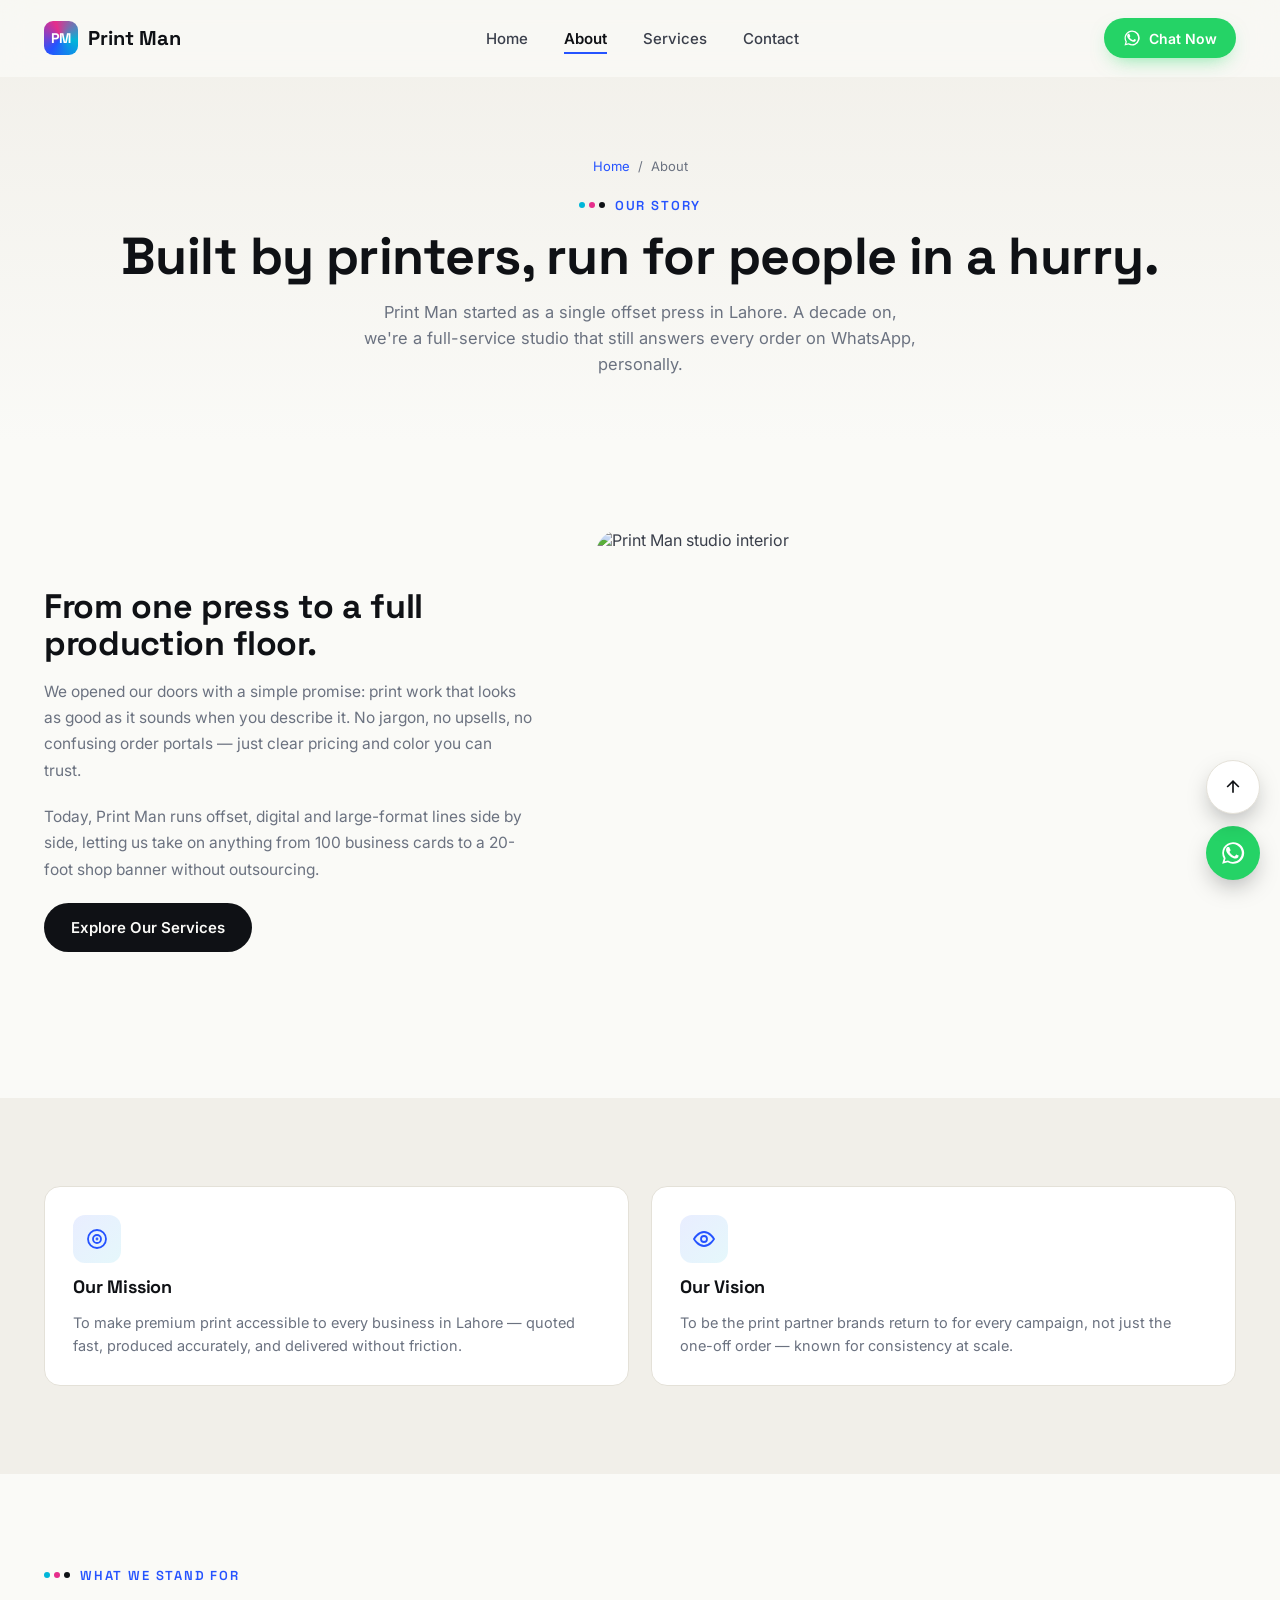
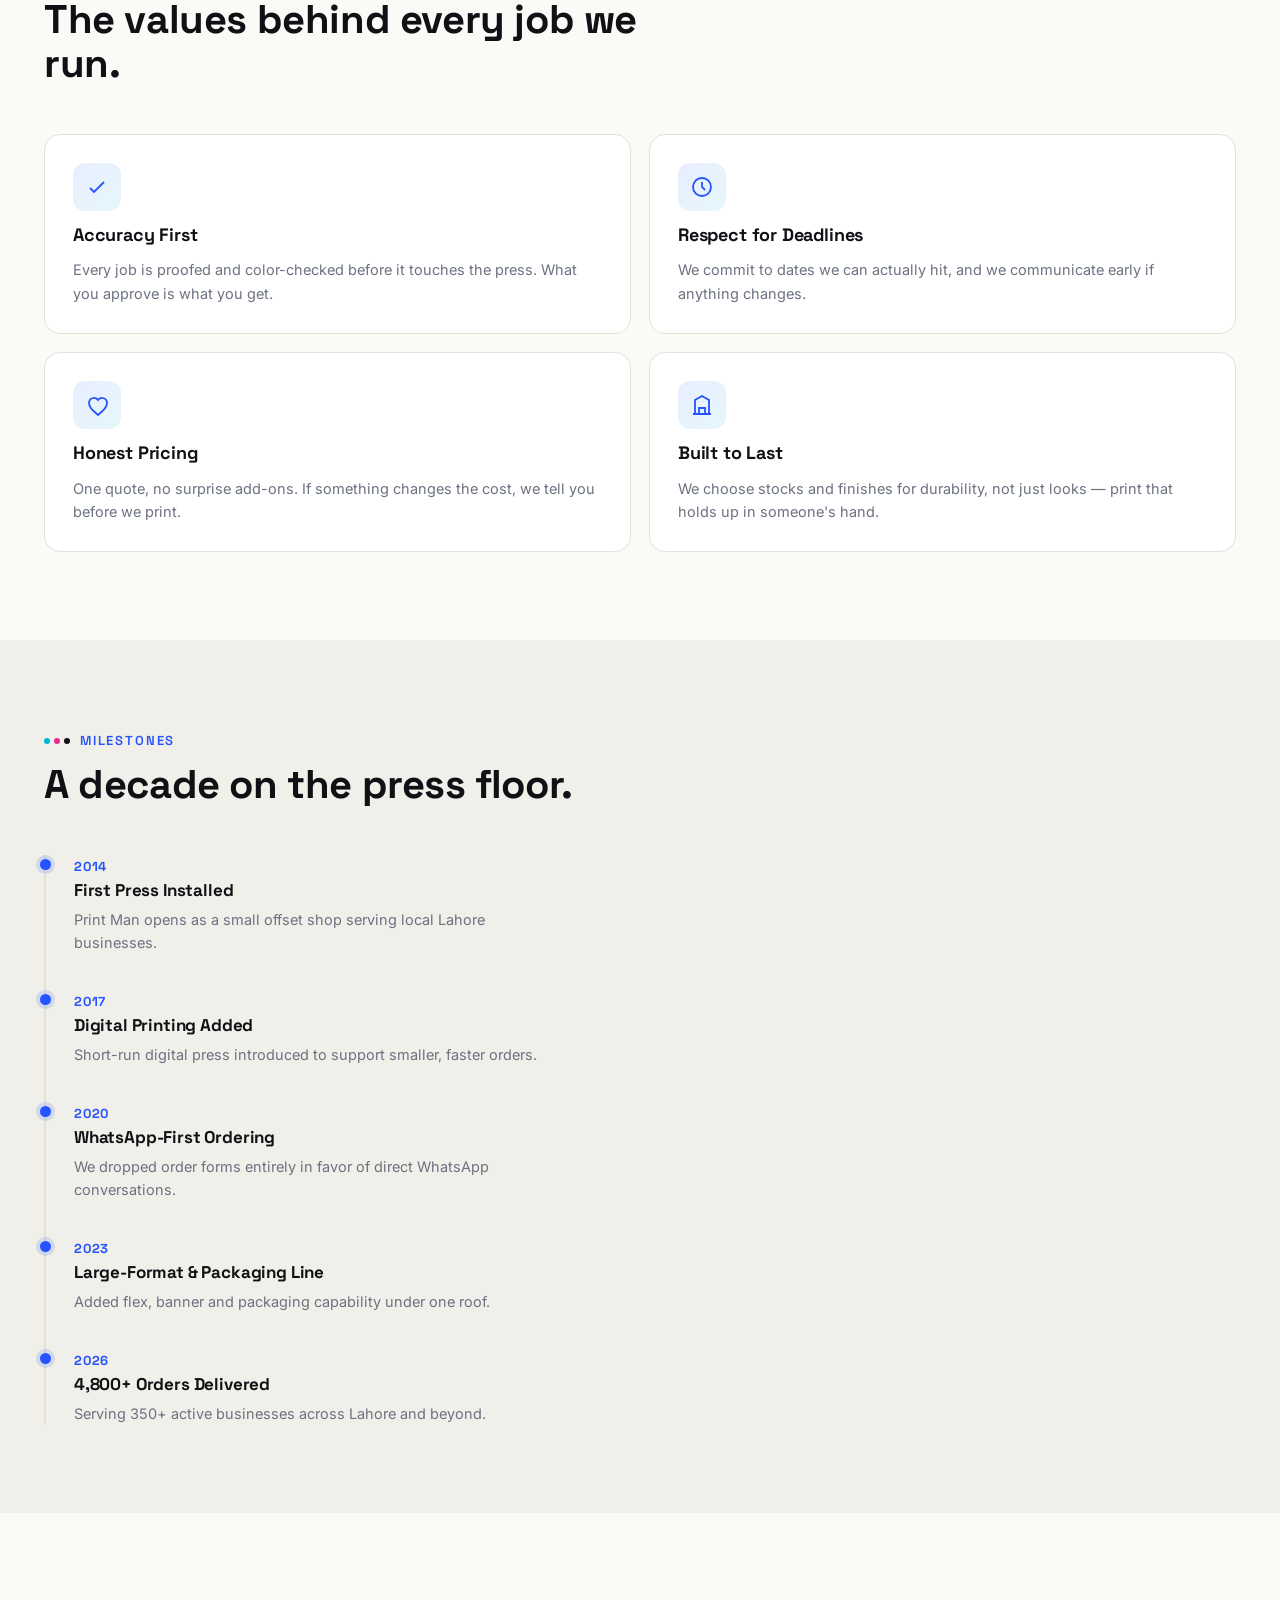
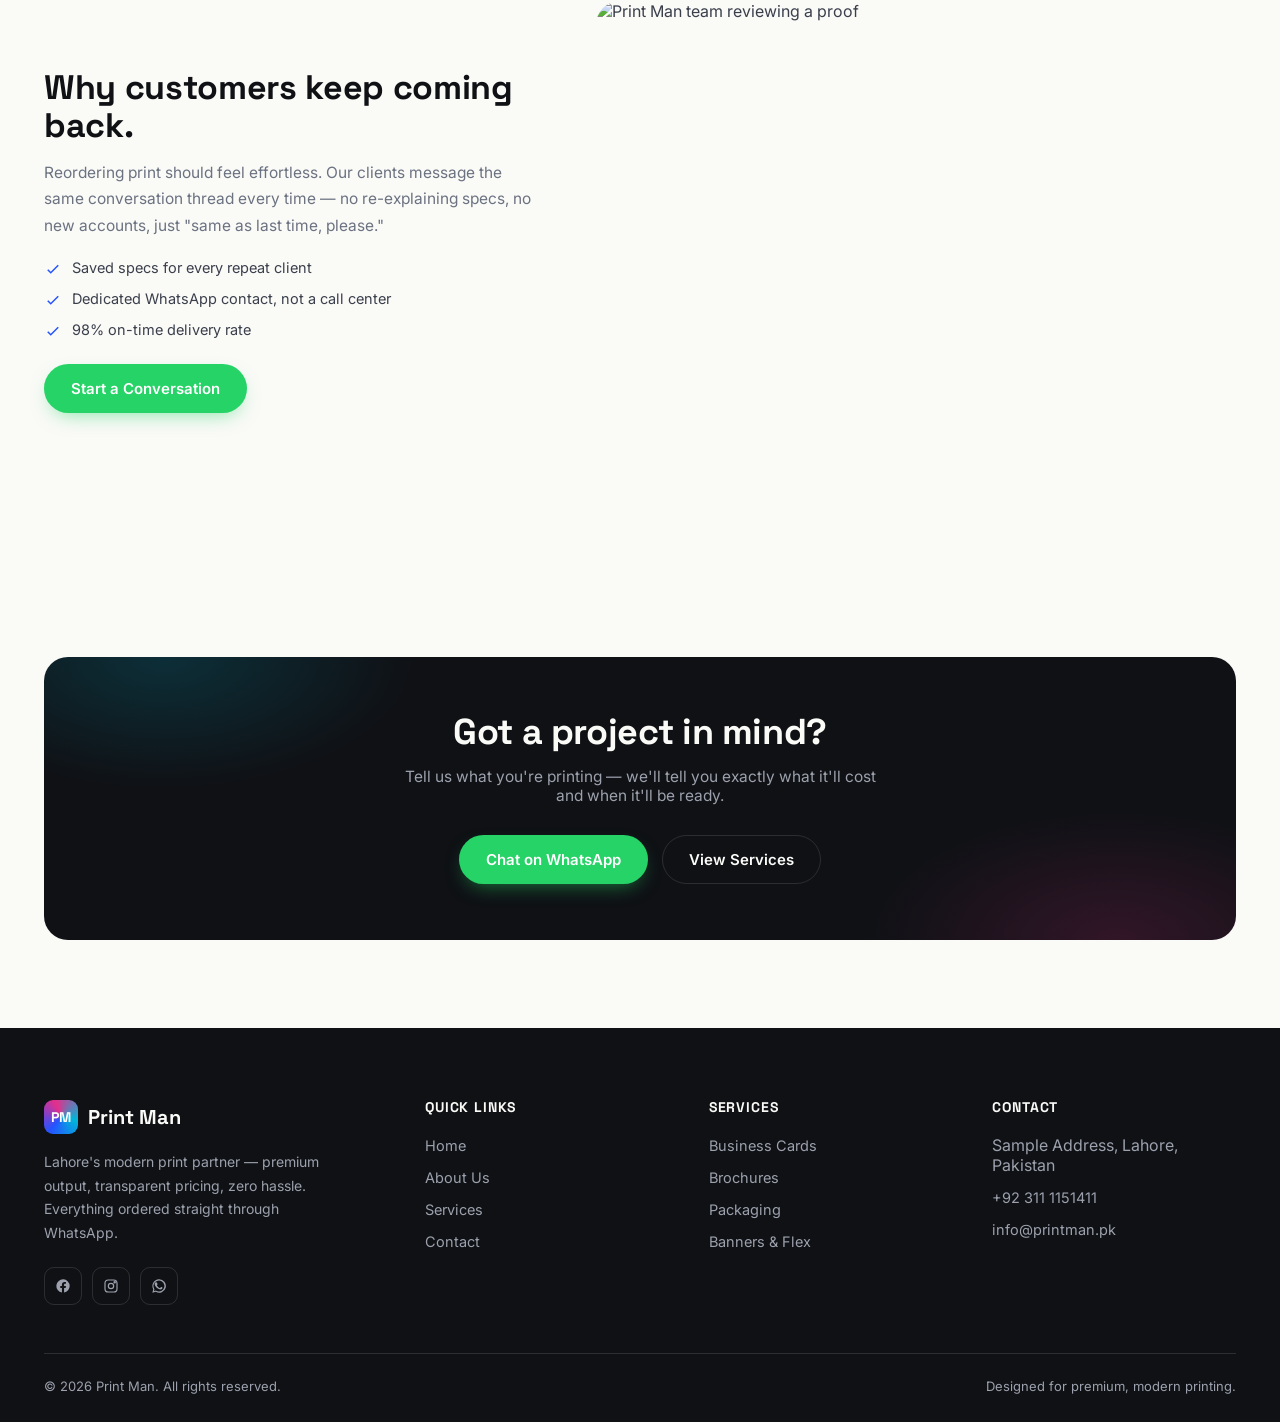
==== about.html @ 44f3ae1b "Initial commit with sample data" ====
<!DOCTYPE html>
<html lang="en">
<head>
<meta charset="UTF-8">
<meta name="viewport" content="width=device-width, initial-scale=1.0">
<title>About Print Man | Lahore's Premium Print Studio</title>
<meta name="description" content="Learn about Print Man — our mission, values and the team behind Lahore's most reliable WhatsApp-first print shop.">
<meta name="robots" content="index, follow">
<link rel="canonical" href="https://www.printman.pk/about.html">

<meta property="og:type" content="website">
<meta property="og:title" content="About Print Man">
<meta property="og:description" content="The story, mission and values behind Lahore's modern print studio.">
<meta property="og:image" content="images/og-cover.jpg">
<meta property="og:url" content="https://www.printman.pk/about.html">
<meta property="og:site_name" content="Print Man">

<meta name="twitter:card" content="summary_large_image">
<meta name="twitter:title" content="About Print Man">
<meta name="twitter:description" content="The story, mission and values behind Lahore's modern print studio.">

<link rel="icon" href="assets/favicon.svg" type="image/svg+xml">

<link rel="preconnect" href="https://fonts.googleapis.com">
<link rel="preconnect" href="https://fonts.gstatic.com" crossorigin>
<link href="https://fonts.googleapis.com/css2?family=Space+Grotesk:wght@500;600;700&family=Inter:wght@400;500;600;700&display=swap" rel="stylesheet">

<link rel="stylesheet" href="css/style.css">
<link rel="stylesheet" href="css/responsive.css">
<link rel="stylesheet" href="css/animations.css">
</head>
<body>

<div class="loader" aria-hidden="true"><div class="loader-mark"></div></div>

<header class="navbar">
  <div class="container nav-inner">
    <a href="index.html" class="logo"><span class="logo-mark">PM</span>Print Man</a>
    <nav class="nav-links" aria-label="Primary">
      <a href="index.html">Home</a>
      <a href="about.html" class="active">About</a>
      <a href="services.html">Services</a>
      <a href="contact.html">Contact</a>
    </nav>
    <a class="btn btn-primary nav-cta btn-sm" href="https://wa.me/923111151411" target="_blank" rel="noopener">
      <svg viewBox="0 0 24 24" fill="currentColor"><path d="M17.5 14.4c-.3-.2-1.7-.8-2-.9-.3-.1-.5-.2-.7.2-.2.3-.8.9-1 1.1-.2.2-.4.2-.7.1-.3-.2-1.3-.5-2.5-1.5-.9-.8-1.5-1.8-1.7-2.1-.2-.3 0-.5.1-.6.1-.1.3-.4.4-.5.1-.2.2-.3.3-.5.1-.2 0-.4 0-.5 0-.2-.7-1.7-1-2.3-.2-.6-.5-.5-.7-.5h-.6c-.2 0-.5.1-.8.4-.3.3-1 1-1 2.4s1 2.8 1.2 3c.2.2 2 3 4.8 4.2.7.3 1.2.5 1.6.6.7.2 1.3.2 1.8.1.5-.1 1.7-.7 1.9-1.4.2-.7.2-1.2.2-1.4-.1-.1-.3-.2-.6-.4z"/><path d="M12 2a10 10 0 0 0-8.6 15L2 22l5.2-1.4A10 10 0 1 0 12 2zm0 18.2a8.1 8.1 0 0 1-4.2-1.1l-.3-.2-3.1.8.8-3-.2-.3A8.2 8.2 0 1 1 12 20.2z"/></svg>
      Chat Now
    </a>
    <button class="hamburger" aria-label="Toggle menu" aria-expanded="false"><span></span><span></span><span></span></button>
  </div>
</header>

<div class="mobile-menu">
  <ul>
    <li><a href="index.html">Home</a></li>
    <li><a href="about.html">About</a></li>
    <li><a href="services.html">Services</a></li>
    <li><a href="contact.html">Contact</a></li>
  </ul>
  <a class="btn btn-primary btn-block" href="https://wa.me/923111151411" target="_blank" rel="noopener">Chat on WhatsApp</a>
</div>

<main>

  <section class="page-head">
    <div class="container">
      <div class="breadcrumb"><a href="index.html">Home</a><span>/</span><span>About</span></div>
      <span class="eyebrow" style="justify-content:center;"><span class="dots"><span></span><span></span><span></span></span>Our Story</span>
      <h1>Built by printers, run for people in a hurry.</h1>
      <p>Print Man started as a single offset press in Lahore. A decade on, we're a full-service studio that still answers every order on WhatsApp, personally.</p>
    </div>
  </section>

  <!-- Intro split -->
  <section class="section">
    <div class="container split">
      <div class="split-copy reveal-left">
        <h2>From one press to a full production floor.</h2>
        <p>We opened our doors with a simple promise: print work that looks as good as it sounds when you describe it. No jargon, no upsells, no confusing order portals — just clear pricing and color you can trust.</p>
        <p>Today, Print Man runs offset, digital and large-format lines side by side, letting us take on anything from 100 business cards to a 20-foot shop banner without outsourcing.</p>
        <a class="btn btn-dark" href="services.html">Explore Our Services</a>
      </div>
      <div class="split-media reveal-right">
        <img src="https://picsum.photos/seed/printman-about1/640/480" alt="Print Man studio interior" loading="lazy" width="640" height="480">
      </div>
    </div>
  </section>

  <!-- Mission / Vision -->
  <section class="section section--dim">
    <div class="container">
      <div class="grid grid--2">
        <div class="card reveal">
          <div class="icon"><svg viewBox="0 0 24 24" fill="none" stroke="currentColor" stroke-width="1.8"><circle cx="12" cy="12" r="9"/><circle cx="12" cy="12" r="4"/><circle cx="12" cy="12" r="0.5"/></svg></div>
          <h3>Our Mission</h3>
          <p>To make premium print accessible to every business in Lahore — quoted fast, produced accurately, and delivered without friction.</p>
        </div>
        <div class="card reveal">
          <div class="icon"><svg viewBox="0 0 24 24" fill="none" stroke="currentColor" stroke-width="1.8"><path d="M2 12s4-7 10-7 10 7 10 7-4 7-10 7-10-7-10-7z"/><circle cx="12" cy="12" r="3"/></svg></div>
          <h3>Our Vision</h3>
          <p>To be the print partner brands return to for every campaign, not just the one-off order — known for consistency at scale.</p>
        </div>
      </div>
    </div>
  </section>

  <!-- Values -->
  <section class="section">
    <div class="container">
      <div class="section-head">
        <span class="eyebrow"><span class="dots"><span></span><span></span><span></span></span>What We Stand For</span>
        <h2>The values behind every job we run.</h2>
      </div>
      <div class="value-list">
        <div class="card reveal">
          <div class="icon"><svg viewBox="0 0 24 24" fill="none" stroke="currentColor" stroke-width="1.8"><path d="M5 13l4 4L19 7"/></svg></div>
          <h3>Accuracy First</h3>
          <p>Every job is proofed and color-checked before it touches the press. What you approve is what you get.</p>
        </div>
        <div class="card reveal">
          <div class="icon"><svg viewBox="0 0 24 24" fill="none" stroke="currentColor" stroke-width="1.8"><circle cx="12" cy="12" r="9"/><path d="M12 7v5l3 3"/></svg></div>
          <h3>Respect for Deadlines</h3>
          <p>We commit to dates we can actually hit, and we communicate early if anything changes.</p>
        </div>
        <div class="card reveal">
          <div class="icon"><svg viewBox="0 0 24 24" fill="none" stroke="currentColor" stroke-width="1.8"><path d="M12 21c-4-3-8-6.5-8-11a5 5 0 0 1 9-3 5 5 0 0 1 9 3c0 4.5-4 8-8 11l-1 1z"/></svg></div>
          <h3>Honest Pricing</h3>
          <p>One quote, no surprise add-ons. If something changes the cost, we tell you before we print.</p>
        </div>
        <div class="card reveal">
          <div class="icon"><svg viewBox="0 0 24 24" fill="none" stroke="currentColor" stroke-width="1.8"><path d="M3 21h18M5 21V7l7-4 7 4v14M9 21v-6h6v6"/></svg></div>
          <h3>Built to Last</h3>
          <p>We choose stocks and finishes for durability, not just looks — print that holds up in someone's hand.</p>
        </div>
      </div>
    </div>
  </section>

  <!-- Timeline -->
  <section class="section section--dim">
    <div class="container">
      <div class="section-head">
        <span class="eyebrow"><span class="dots"><span></span><span></span><span></span></span>Milestones</span>
        <h2>A decade on the press floor.</h2>
      </div>
      <div class="timeline">
        <div class="timeline-item reveal">
          <span class="yr">2014</span>
          <h4>First Press Installed</h4>
          <p>Print Man opens as a small offset shop serving local Lahore businesses.</p>
        </div>
        <div class="timeline-item reveal">
          <span class="yr">2017</span>
          <h4>Digital Printing Added</h4>
          <p>Short-run digital press introduced to support smaller, faster orders.</p>
        </div>
        <div class="timeline-item reveal">
          <span class="yr">2020</span>
          <h4>WhatsApp-First Ordering</h4>
          <p>We dropped order forms entirely in favor of direct WhatsApp conversations.</p>
        </div>
        <div class="timeline-item reveal">
          <span class="yr">2023</span>
          <h4>Large-Format &amp; Packaging Line</h4>
          <p>Added flex, banner and packaging capability under one roof.</p>
        </div>
        <div class="timeline-item reveal">
          <span class="yr">2026</span>
          <h4>4,800+ Orders Delivered</h4>
          <p>Serving 350+ active businesses across Lahore and beyond.</p>
        </div>
      </div>
    </div>
  </section>

  <!-- Why customers trust us -->
  <section class="section">
    <div class="container split reverse">
      <div class="split-copy reveal-right">
        <h2>Why customers keep coming back.</h2>
        <p>Reordering print should feel effortless. Our clients message the same conversation thread every time — no re-explaining specs, no new accounts, just "same as last time, please."</p>
        <ul class="check-list">
          <li><svg viewBox="0 0 24 24" fill="none" stroke="currentColor" stroke-width="2"><path d="M5 13l4 4L19 7"/></svg>Saved specs for every repeat client</li>
          <li><svg viewBox="0 0 24 24" fill="none" stroke="currentColor" stroke-width="2"><path d="M5 13l4 4L19 7"/></svg>Dedicated WhatsApp contact, not a call center</li>
          <li><svg viewBox="0 0 24 24" fill="none" stroke="currentColor" stroke-width="2"><path d="M5 13l4 4L19 7"/></svg>98% on-time delivery rate</li>
        </ul>
        <a class="btn btn-primary" href="https://wa.me/923111151411" target="_blank" rel="noopener">Start a Conversation</a>
      </div>
      <div class="split-media reveal-left">
        <img src="https://picsum.photos/seed/printman-about2/640/480" alt="Print Man team reviewing a proof" loading="lazy" width="640" height="480">
      </div>
    </div>
  </section>

  <!-- CTA -->
  <section class="section">
    <div class="container">
      <div class="cta-band reveal-scale">
        <h2>Got a project in mind?</h2>
        <p>Tell us what you're printing — we'll tell you exactly what it'll cost and when it'll be ready.</p>
        <div class="cta-actions">
          <a class="btn btn-primary" href="https://wa.me/923111151411" target="_blank" rel="noopener">Chat on WhatsApp</a>
          <a class="btn btn-outline" href="services.html">View Services</a>
        </div>
      </div>
    </div>
  </section>

</main>

<footer class="footer">
  <div class="container">
    <div class="footer-grid">
      <div class="footer-brand">
        <a href="index.html" class="logo"><span class="logo-mark">PM</span>Print Man</a>
        <p>Lahore's modern print partner — premium output, transparent pricing, zero hassle. Everything ordered straight through WhatsApp.</p>
        <div class="social-row">
          <a href="#" aria-label="Facebook"><svg viewBox="0 0 24 24" fill="currentColor"><path d="M22 12a10 10 0 1 0-11.6 9.9v-7H7.9V12h2.5V9.8c0-2.5 1.5-3.9 3.8-3.9 1.1 0 2.2.2 2.2.2v2.4h-1.2c-1.2 0-1.6.8-1.6 1.6V12h2.8l-.4 2.9h-2.4v7A10 10 0 0 0 22 12z"/></svg></a>
          <a href="#" aria-label="Instagram"><svg viewBox="0 0 24 24" fill="none" stroke="currentColor" stroke-width="1.8"><rect x="3" y="3" width="18" height="18" rx="5"/><circle cx="12" cy="12" r="4"/><circle cx="17.5" cy="6.5" r="1"/></svg></a>
          <a href="https://wa.me/923111151411" target="_blank" rel="noopener" aria-label="WhatsApp"><svg viewBox="0 0 24 24" fill="currentColor"><path d="M17.5 14.4c-.3-.2-1.7-.8-2-.9-.3-.1-.5-.2-.7.2-.2.3-.8.9-1 1.1-.2.2-.4.2-.7.1-.3-.2-1.3-.5-2.5-1.5-.9-.8-1.5-1.8-1.7-2.1-.2-.3 0-.5.1-.6.1-.1.3-.4.4-.5.1-.2.2-.3.3-.5.1-.2 0-.4 0-.5 0-.2-.7-1.7-1-2.3-.2-.6-.5-.5-.7-.5h-.6c-.2 0-.5.1-.8.4-.3.3-1 1-1 2.4s1 2.8 1.2 3c.2.2 2 3 4.8 4.2.7.3 1.2.5 1.6.6.7.2 1.3.2 1.8.1.5-.1 1.7-.7 1.9-1.4.2-.7.2-1.2.2-1.4-.1-.1-.3-.2-.6-.4z"/><path d="M12 2a10 10 0 0 0-8.6 15L2 22l5.2-1.4A10 10 0 1 0 12 2zm0 18.2a8.1 8.1 0 0 1-4.2-1.1l-.3-.2-3.1.8.8-3-.2-.3A8.2 8.2 0 1 1 12 20.2z"/></svg></a>
        </div>
      </div>
      <div>
        <h4>Quick Links</h4>
        <ul>
          <li><a href="index.html">Home</a></li>
          <li><a href="about.html">About Us</a></li>
          <li><a href="services.html">Services</a></li>
          <li><a href="contact.html">Contact</a></li>
        </ul>
      </div>
      <div>
        <h4>Services</h4>
        <ul>
          <li><a href="services.html#business-cards">Business Cards</a></li>
          <li><a href="services.html#brochures">Brochures</a></li>
          <li><a href="services.html#packaging">Packaging</a></li>
          <li><a href="services.html#banners">Banners &amp; Flex</a></li>
        </ul>
      </div>
      <div>
        <h4>Contact</h4>
        <ul>
          <li>Sample Address, Lahore, Pakistan</li>
          <li><a href="tel:+923111151411">+92 311 1151411</a></li>
          <li><a href="mailto:info@printman.pk">info@printman.pk</a></li>
        </ul>
      </div>
    </div>
    <div class="footer-bottom">
      <span>© <span data-year>2026</span> Print Man. All rights reserved.</span>
      <span>Designed for premium, modern printing.</span>
    </div>
  </div>
</footer>

<div class="fab-stack">
  <button class="fab fab-top" aria-label="Back to top"><svg viewBox="0 0 24 24" fill="none" stroke="currentColor" stroke-width="2"><path d="M12 19V5M5 12l7-7 7 7"/></svg></button>
  <a class="fab fab-wa" href="https://wa.me/923111151411" target="_blank" rel="noopener" aria-label="Chat on WhatsApp">
    <span class="pulse-ring"></span>
    <svg viewBox="0 0 24 24" fill="currentColor"><path d="M17.5 14.4c-.3-.2-1.7-.8-2-.9-.3-.1-.5-.2-.7.2-.2.3-.8.9-1 1.1-.2.2-.4.2-.7.1-.3-.2-1.3-.5-2.5-1.5-.9-.8-1.5-1.8-1.7-2.1-.2-.3 0-.5.1-.6.1-.1.3-.4.4-.5.1-.2.2-.3.3-.5.1-.2 0-.4 0-.5 0-.2-.7-1.7-1-2.3-.2-.6-.5-.5-.7-.5h-.6c-.2 0-.5.1-.8.4-.3.3-1 1-1 2.4s1 2.8 1.2 3c.2.2 2 3 4.8 4.2.7.3 1.2.5 1.6.6.7.2 1.3.2 1.8.1.5-.1 1.7-.7 1.9-1.4.2-.7.2-1.2.2-1.4-.1-.1-.3-.2-.6-.4z"/><path d="M12 2a10 10 0 0 0-8.6 15L2 22l5.2-1.4A10 10 0 1 0 12 2zm0 18.2a8.1 8.1 0 0 1-4.2-1.1l-.3-.2-3.1.8.8-3-.2-.3A8.2 8.2 0 1 1 12 20.2z"/></svg>
  </a>
</div>

<script src="js/main.js"></script>
</body>
</html>
---- css/style.css ----
/* ===================================================================
   PRINT MAN — Core Stylesheet
   Design language: CMYK registration marks, press-ink palette,
   paper-warm neutrals. Built mobile-first, enhanced upward.
=================================================================== */

:root{
  /* ---- Color tokens ---- */
  --ink:        #0F1115;   /* near-black, dark sections */
  --ink-soft:   #181B22;
  --paper:      #FAFAF7;   /* warm paper white */
  --paper-dim:  #F1EFE9;
  --cobalt:     #2553FF;   /* primary */
  --cyan:       #00B6D9;   /* CMYK cyan accent */
  --magenta:    #E62E8B;   /* CMYK magenta accent */
  --yellow:     #FFC83D;   /* CMYK yellow accent, used as a spark not a base */
  --slate:      #3A3F4B;   /* body text on paper */
  --slate-soft: #6B7280;
  --line:       #E4E1D8;   /* hairline on paper */
  --line-dark:  rgba(255,255,255,.12);

  /* ---- Type ---- */
  --font-display: 'Space Grotesk', 'Manrope', sans-serif;
  --font-body: 'Inter', sans-serif;

  /* ---- Scale ---- */
  --r-sm: 10px;
  --r-md: 16px;
  --r-lg: 24px;
  --shadow-card: 0 1px 2px rgba(15,17,21,.04), 0 12px 32px -16px rgba(15,17,21,.16);
  --shadow-card-hover: 0 4px 8px rgba(15,17,21,.06), 0 24px 48px -16px rgba(15,17,21,.22);
  --ease: cubic-bezier(.22,.85,.32,1);
}

*,*::before,*::after{ box-sizing:border-box; }
html{ scroll-behavior:smooth; }
body{
  margin:0;
  font-family:var(--font-body);
  color:var(--slate);
  background:var(--paper);
  -webkit-font-smoothing:antialiased;
  overflow-x:hidden;
}
img{ max-width:100%; display:block; }
a{ color:inherit; text-decoration:none; }
ul{ list-style:none; margin:0; padding:0; }
button{ font-family:inherit; cursor:pointer; }
h1,h2,h3,h4{ font-family:var(--font-display); margin:0; color:var(--ink); line-height:1.1; letter-spacing:-0.01em; }
p{ margin:0; }

@media (prefers-reduced-motion: reduce){
  *{ animation-duration:0.01ms !important; animation-iteration-count:1 !important; transition-duration:0.01ms !important; scroll-behavior:auto !important; }
}

.container{ width:100%; max-width:1180px; margin:0 auto; padding:0 24px; }
.section{ padding:88px 0; }
.section--tight{ padding:56px 0; }
.section--dark{ background:var(--ink); color:#C9CCD3; }
.section--dark h1,.section--dark h2,.section--dark h3{ color:var(--paper); }
.section--dim{ background:var(--paper-dim); }

/* ---- Eyebrow / section label with registration-dot motif ---- */
.eyebrow{
  display:inline-flex; align-items:center; gap:10px;
  font-family:var(--font-display);
  font-size:13px; font-weight:600; letter-spacing:.14em; text-transform:uppercase;
  color:var(--cobalt); margin-bottom:14px;
}
.eyebrow .dots{ display:inline-flex; gap:4px; }
.eyebrow .dots span{ width:6px; height:6px; border-radius:50%; display:inline-block; }
.eyebrow .dots span:nth-child(1){ background:var(--cyan); }
.eyebrow .dots span:nth-child(2){ background:var(--magenta); }
.eyebrow .dots span:nth-child(3){ background:var(--ink); }
.section--dark .eyebrow .dots span:nth-child(3){ background:var(--yellow); }

.section-head{ max-width:640px; margin-bottom:48px; }
.section-head h2{ font-size:clamp(28px,4vw,40px); margin-bottom:14px; }
.section-head p{ color:var(--slate-soft); font-size:17px; line-height:1.6; }
.section--dark .section-head p{ color:#9CA1AD; }
.section-head.center{ margin-left:auto; margin-right:auto; text-align:center; }

/* ---- Buttons ---- */
.btn{
  display:inline-flex; align-items:center; justify-content:center; gap:8px;
  padding:14px 26px; border-radius:999px; font-weight:600; font-size:15px;
  border:1px solid transparent; transition:transform .25s var(--ease), box-shadow .25s var(--ease), background .25s var(--ease);
  white-space:nowrap;
}
.btn svg{ width:18px; height:18px; flex-shrink:0; }
.btn-primary{
  background:#25D366; color:#fff;
  box-shadow:0 8px 20px -8px rgba(37,211,102,.6);
}
.btn-primary:hover{ transform:translateY(-2px); box-shadow:0 14px 28px -10px rgba(37,211,102,.7); }
.btn-outline{
  background:transparent; border-color:var(--line); color:var(--ink);
}
.btn-outline:hover{ border-color:var(--ink); transform:translateY(-2px); }
.section--dark .btn-outline{ border-color:var(--line-dark); color:var(--paper); }
.section--dark .btn-outline:hover{ border-color:var(--paper); }
.btn-dark{ background:var(--ink); color:var(--paper); }
.btn-dark:hover{ transform:translateY(-2px); background:#000; }
.btn-block{ width:100%; }
.btn-sm{ padding:10px 18px; font-size:14px; }

/* ---- Crop-mark frame: the signature device ---- */
.crop{ position:relative; }
.crop::before,.crop::after,
.crop .ca,.crop .cb{ content:""; position:absolute; width:14px; height:14px; pointer-events:none; }
.crop::before{ top:-1px; left:-1px; border-top:2px solid var(--cobalt); border-left:2px solid var(--cobalt); }
.crop::after{ bottom:-1px; right:-1px; border-bottom:2px solid var(--cobalt); border-right:2px solid var(--cobalt); }
.crop .ca{ top:-1px; right:-1px; border-top:2px solid var(--cobalt); border-right:2px solid var(--cobalt); }
.crop .cb{ bottom:-1px; left:-1px; border-bottom:2px solid var(--cobalt); border-left:2px solid var(--cobalt); }
.crop{ opacity:0; transition:opacity .3s var(--ease); }
.crop-host:hover .crop, .crop-host:focus-within .crop{ opacity:1; }

/* =====================================================================
   NAVBAR
===================================================================== */
.navbar{
  position:fixed; top:0; left:0; right:0; z-index:1000;
  background:rgba(250,250,247,.78);
  backdrop-filter:blur(14px); -webkit-backdrop-filter:blur(14px);
  border-bottom:1px solid transparent;
  transition:border-color .3s var(--ease), background .3s var(--ease);
}
.navbar.scrolled{ border-bottom-color:var(--line); background:rgba(250,250,247,.92); }
.nav-inner{
  display:flex; align-items:center; justify-content:space-between;
  height:76px;
}
.logo{ display:flex; align-items:center; gap:10px; font-family:var(--font-display); font-weight:700; font-size:20px; color:var(--ink); }
.logo-mark{
  width:34px; height:34px; border-radius:9px;
  background:conic-gradient(from 220deg, var(--cobalt), var(--magenta), var(--cyan), var(--cobalt));
  display:flex; align-items:center; justify-content:center;
  color:#fff; font-size:14px; font-weight:800;
}
.nav-links{ display:none; align-items:center; gap:36px; }
.nav-links a{
  font-size:15px; font-weight:500; color:var(--slate);
  position:relative; padding:6px 0; transition:color .2s;
}
.nav-links a::after{
  content:""; position:absolute; left:0; bottom:0; height:2px; width:0;
  background:var(--cobalt); transition:width .25s var(--ease);
}
.nav-links a:hover{ color:var(--ink); }
.nav-links a:hover::after,.nav-links a.active::after{ width:100%; }
.nav-links a.active{ color:var(--ink); font-weight:600; }
.nav-cta{ display:none; }
.hamburger{
  display:flex; flex-direction:column; gap:5px; width:38px; height:38px;
  align-items:center; justify-content:center; border:1px solid var(--line); border-radius:10px; background:transparent;
}
.hamburger span{ width:18px; height:2px; background:var(--ink); transition:transform .3s var(--ease), opacity .3s var(--ease); }
.hamburger.open span:nth-child(1){ transform:translateY(7px) rotate(45deg); }
.hamburger.open span:nth-child(2){ opacity:0; }
.hamburger.open span:nth-child(3){ transform:translateY(-7px) rotate(-45deg); }

.mobile-menu{
  position:fixed; inset:76px 0 0 0; background:var(--paper); z-index:999;
  transform:translateY(-12px); opacity:0; pointer-events:none;
  transition:opacity .3s var(--ease), transform .3s var(--ease);
  overflow-y:auto;
}
.mobile-menu.open{ opacity:1; transform:translateY(0); pointer-events:auto; }
.mobile-menu ul{ display:flex; flex-direction:column; padding:24px; gap:4px; }
.mobile-menu a{ display:block; padding:16px 4px; font-size:20px; font-weight:600; font-family:var(--font-display); border-bottom:1px solid var(--line); color:var(--ink); }
.mobile-menu .btn{ margin:24px 4px 0; }

@media (min-width: 900px){
  .nav-links{ display:flex; }
  .nav-cta{ display:inline-flex; }
  .hamburger{ display:none; }
}

/* =====================================================================
   HERO
===================================================================== */
.hero{
  position:relative; padding:148px 0 100px; overflow:hidden;
  background:
    radial-gradient(720px 420px at 85% -10%, rgba(37,83,255,.10), transparent 60%),
    radial-gradient(520px 360px at 5% 0%, rgba(230,46,139,.08), transparent 60%),
    var(--paper);
}
.hero-grid{ display:grid; grid-template-columns:1fr; gap:48px; align-items:center; }
.hero-copy .eyebrow{ margin-bottom:18px; }
.hero h1{
  font-size:clamp(36px,6.4vw,64px);
  font-weight:600;
  letter-spacing:-0.02em;
  margin-bottom:22px;
}
.hero h1 em{ font-style:normal; color:var(--cobalt); position:relative; }
.hero-copy p.lead{ font-size:18px; line-height:1.65; color:var(--slate-soft); max-width:520px; margin-bottom:34px; }
.hero-actions{ display:flex; flex-wrap:wrap; gap:14px; margin-bottom:44px; }
.hero-trust{ display:flex; flex-wrap:wrap; gap:28px; }
.hero-trust div{ display:flex; flex-direction:column; }
.hero-trust strong{ font-family:var(--font-display); font-size:26px; color:var(--ink); }
.hero-trust span{ font-size:13px; color:var(--slate-soft); }

.hero-visual{ position:relative; }
.press-card{
  position:relative; background:var(--ink); border-radius:var(--r-lg);
  padding:30px; color:var(--paper); aspect-ratio:4/3.1;
  display:flex; flex-direction:column; justify-content:space-between;
  box-shadow:var(--shadow-card-hover);
  background-image:
    linear-gradient(160deg, rgba(37,83,255,.35), transparent 55%),
    linear-gradient(var(--ink), var(--ink));
}
.press-card .swatches{ display:flex; gap:10px; }
.press-card .swatches span{ width:30px; height:30px; border-radius:8px; }
.press-card .reg{
  position:absolute; width:46px; height:46px; opacity:.8;
}
.press-card .reg svg{ width:100%; height:100%; }
.press-card .top-right{ top:18px; right:18px; }
.press-card .bottom-left{ bottom:18px; left:18px; }
.press-card .pc-foot{ display:flex; justify-content:space-between; align-items:flex-end; }
.press-card .pc-foot .label{ font-family:var(--font-display); font-size:13px; letter-spacing:.1em; text-transform:uppercase; color:#9CA1AD; }
.press-card .pc-foot strong{ font-family:var(--font-display); font-size:22px; }
.floaty{ position:absolute; border-radius:var(--r-md); background:var(--paper); box-shadow:var(--shadow-card); padding:14px 16px; display:flex; align-items:center; gap:10px; }
.floaty svg{ width:22px; height:22px; flex-shrink:0; }
.floaty-1{ top:-22px; right:8%; }
.floaty-2{ bottom:-22px; left:4%; }
.floaty strong{ font-family:var(--font-display); font-size:14px; display:block; color:var(--ink); }
.floaty span{ font-size:11px; color:var(--slate-soft); }

@media (min-width:980px){
  .hero-grid{ grid-template-columns:1.05fr .95fr; gap:60px; }
}

/* =====================================================================
   STAT STRIP
===================================================================== */
.stats{ background:var(--ink); padding:40px 0; }
.stats-grid{ display:grid; grid-template-columns:repeat(2,1fr); gap:28px; text-align:center; }
.stat strong{ display:block; font-family:var(--font-display); font-size:clamp(28px,4vw,38px); color:var(--paper); }
.stat span{ font-size:13px; color:#9CA1AD; letter-spacing:.04em; }
@media(min-width:700px){ .stats-grid{ grid-template-columns:repeat(4,1fr); } }

/* =====================================================================
   CARDS — services / products
===================================================================== */
.grid{ display:grid; gap:22px; grid-template-columns:1fr; }
@media(min-width:620px){ .grid--2{ grid-template-columns:repeat(2,1fr); } }
@media(min-width:860px){ .grid--3{ grid-template-columns:repeat(3,1fr); } .grid--4{ grid-template-columns:repeat(4,1fr); } }

.card{
  position:relative; background:#fff; border:1px solid var(--line); border-radius:var(--r-md);
  padding:28px; display:flex; flex-direction:column; gap:14px;
  transition:transform .3s var(--ease), box-shadow .3s var(--ease), border-color .3s var(--ease);
}
.card:hover{ transform:translateY(-6px); box-shadow:var(--shadow-card-hover); border-color:transparent; }
.card .icon{
  width:48px; height:48px; border-radius:12px; display:flex; align-items:center; justify-content:center;
  background:linear-gradient(135deg, rgba(37,83,255,.1), rgba(0,182,217,.1));
  color:var(--cobalt);
}
.card .icon svg{ width:24px; height:24px; }
.card h3{ font-size:18px; }
.card p{ font-size:14.5px; color:var(--slate-soft); line-height:1.6; flex:1; }
.card .card-link{ display:inline-flex; align-items:center; gap:6px; font-weight:600; font-size:14px; color:var(--cobalt); }
.card .card-link svg{ width:15px; height:15px; transition:transform .25s var(--ease); }
.card .card-link:hover svg{ transform:translateX(3px); }

.product-card{
  background:#fff; border-radius:var(--r-md); overflow:hidden; border:1px solid var(--line);
  transition:transform .3s var(--ease), box-shadow .3s var(--ease);
  display:flex; flex-direction:column;
}
.product-card:hover{ transform:translateY(-6px); box-shadow:var(--shadow-card-hover); }
.product-card .thumb{ position:relative; aspect-ratio:4/3; overflow:hidden; background:var(--paper-dim); }
.product-card .thumb img{ width:100%; height:100%; object-fit:cover; transition:transform .5s var(--ease); }
.product-card:hover .thumb img{ transform:scale(1.06); }
.product-card .body{ padding:20px; display:flex; flex-direction:column; gap:10px; flex:1; }
.product-card h3{ font-size:16.5px; }
.product-card p{ font-size:13.5px; color:var(--slate-soft); line-height:1.55; flex:1; }

/* =====================================================================
   PROCESS
===================================================================== */
.process-row{ display:grid; gap:0; grid-template-columns:1fr; counter-reset:step; }
.process-step{
  display:grid; grid-template-columns:auto 1fr; gap:20px; padding:28px 0; border-top:1px solid var(--line);
}
.process-step:last-child{ border-bottom:1px solid var(--line); }
.process-num{ font-family:var(--font-display); font-size:14px; color:var(--cobalt); font-weight:700; padding-top:4px; }
.process-step h3{ font-size:19px; margin-bottom:8px; }
.process-step p{ color:var(--slate-soft); font-size:14.5px; line-height:1.6; max-width:520px; }

/* =====================================================================
   TESTIMONIALS
===================================================================== */
.slider{ position:relative; overflow:hidden; }
.slider-track{ display:flex; transition:transform .5s var(--ease); }
.slide{ flex:0 0 100%; padding:4px; }
.t-card{
  background:#fff; border:1px solid var(--line); border-radius:var(--r-lg); padding:36px;
  max-width:680px; margin:0 auto; text-align:center;
}
.t-card .stars{ display:flex; justify-content:center; gap:4px; margin-bottom:18px; color:var(--yellow); }
.t-card .stars svg{ width:18px; height:18px; }
.t-card p{ font-size:18px; line-height:1.6; color:var(--ink); margin-bottom:24px; font-family:var(--font-display); font-weight:500; }
.t-card .who{ display:flex; flex-direction:column; align-items:center; gap:2px; }
.t-card .who strong{ font-size:14px; color:var(--ink); }
.t-card .who span{ font-size:12.5px; color:var(--slate-soft); }
.slider-nav{ display:flex; justify-content:center; gap:10px; margin-top:28px; }
.slider-nav button{
  width:9px; height:9px; border-radius:50%; border:none; background:var(--line); padding:0; transition:background .25s,transform .25s;
}
.slider-nav button.active{ background:var(--cobalt); transform:scale(1.25); }
.slider-arrow{
  position:absolute; top:50%; transform:translateY(-50%); width:44px; height:44px; border-radius:50%;
  background:#fff; border:1px solid var(--line); display:none; align-items:center; justify-content:center; z-index:2;
}
.slider-arrow svg{ width:18px; height:18px; }
.slider-arrow.prev{ left:-4px; }
.slider-arrow.next{ right:-4px; }
@media(min-width:760px){ .slider-arrow{ display:flex; } }

/* =====================================================================
   FAQ ACCORDION
===================================================================== */
.faq-item{ border-bottom:1px solid var(--line); }
.faq-q{
  width:100%; text-align:left; background:none; border:none; padding:22px 0;
  display:flex; align-items:center; justify-content:space-between; gap:16px;
  font-family:var(--font-display); font-size:16.5px; color:var(--ink); font-weight:600;
}
.faq-q .plus{ position:relative; width:18px; height:18px; flex-shrink:0; }
.faq-q .plus::before,.faq-q .plus::after{
  content:""; position:absolute; background:var(--ink); border-radius:2px; transition:transform .3s var(--ease), opacity .3s var(--ease);
}
.faq-q .plus::before{ top:50%; left:0; width:100%; height:2px; transform:translateY(-50%); }
.faq-q .plus::after{ left:50%; top:0; width:2px; height:100%; transform:translateX(-50%); }
.faq-item.open .plus::after{ transform:translateX(-50%) rotate(90deg); opacity:0; }
.faq-a{ max-height:0; overflow:hidden; transition:max-height .35s var(--ease); }
.faq-a p{ padding-bottom:22px; color:var(--slate-soft); font-size:14.5px; line-height:1.65; max-width:600px; }

/* =====================================================================
   CTA / CONTACT BANNER
===================================================================== */
.cta-band{
  border-radius:var(--r-lg); background:var(--ink); padding:56px 36px; text-align:center;
  position:relative; overflow:hidden;
  background-image:
    radial-gradient(420px 220px at 10% 0%, rgba(0,182,217,.18), transparent 60%),
    radial-gradient(420px 220px at 90% 100%, rgba(230,46,139,.16), transparent 60%);
}
.cta-band h2{ color:var(--paper); font-size:clamp(26px,4vw,36px); margin-bottom:14px; }
.cta-band p{ color:#9CA1AD; max-width:480px; margin:0 auto 30px; font-size:15.5px; }
.cta-actions{ display:flex; gap:14px; justify-content:center; flex-wrap:wrap; }
.cta-band .btn-outline{ border-color:var(--line-dark); color:var(--paper); }
.cta-band .btn-outline:hover{ border-color:var(--paper); }

/* =====================================================================
   FOOTER
===================================================================== */
.footer{ background:var(--ink); color:#9CA1AD; padding:72px 0 28px; }
.footer-grid{ display:grid; gap:40px; grid-template-columns:1fr; margin-bottom:48px; }
.footer-brand p{ font-size:14px; line-height:1.7; max-width:280px; margin:16px 0 22px; }
.footer .logo{ color:var(--paper); }
.social-row{ display:flex; gap:10px; }
.social-row a{ width:38px; height:38px; border-radius:10px; border:1px solid var(--line-dark); display:flex; align-items:center; justify-content:center; transition:background .25s,border-color .25s; }
.social-row a:hover{ background:var(--cobalt); border-color:var(--cobalt); }
.social-row svg{ width:16px; height:16px; }
.footer h4{ color:var(--paper); font-size:14px; letter-spacing:.06em; text-transform:uppercase; margin-bottom:20px; }
.footer ul li{ margin-bottom:12px; }
.footer ul a{ font-size:14.5px; transition:color .2s; }
.footer ul a:hover{ color:var(--paper); }
.footer-bottom{ border-top:1px solid var(--line-dark); padding-top:24px; display:flex; flex-direction:column; gap:12px; font-size:13px; }
@media(min-width:680px){ .footer-grid{ grid-template-columns:1.4fr repeat(3,1fr); } .footer-bottom{ flex-direction:row; justify-content:space-between; } }

/* =====================================================================
   FLOATING WHATSAPP + BACK TO TOP
===================================================================== */
.fab-stack{ position:fixed; right:20px; bottom:20px; z-index:900; display:flex; flex-direction:column; gap:12px; align-items:flex-end; }
.fab{
  width:54px; height:54px; border-radius:50%; display:flex; align-items:center; justify-content:center;
  box-shadow:0 10px 24px -6px rgba(15,17,21,.35); border:none; transition:transform .25s var(--ease);
}
.fab:hover{ transform:translateY(-3px) scale(1.04); }
.fab-wa{ background:#25D366; color:#fff; }
.fab-wa svg{ width:26px; height:26px; }
.fab-top{ background:#fff; border:1px solid var(--line); color:var(--ink); opacity:0; pointer-events:none; transform:translateY(10px); transition:all .3s var(--ease); }
.fab-top.show{ opacity:1; pointer-events:auto; transform:translateY(0); }
.fab-top svg{ width:20px; height:20px; }
.pulse-ring{ position:absolute; inset:-6px; border-radius:50%; border:2px solid #25D366; opacity:0; animation:pulseRing 2.4s ease-out infinite; }
@keyframes pulseRing{ 0%{ opacity:.6; transform:scale(.85);} 100%{ opacity:0; transform:scale(1.35);} }

/* =====================================================================
   PAGE HEADER (inner pages)
===================================================================== */
.page-head{
  padding:158px 0 64px; text-align:center;
  background:linear-gradient(180deg, var(--paper-dim), var(--paper));
}
.page-head .eyebrow{ justify-content:center; }
.page-head h1{ font-size:clamp(32px,5.4vw,52px); margin-bottom:14px; }
.page-head p{ color:var(--slate-soft); max-width:560px; margin:0 auto; font-size:16.5px; line-height:1.6; }
.breadcrumb{ display:flex; justify-content:center; gap:8px; font-size:13px; color:var(--slate-soft); margin-bottom:18px; }
.breadcrumb a{ color:var(--cobalt); }

/* =====================================================================
   ABOUT page bits
===================================================================== */
.value-list{ display:grid; gap:18px; grid-template-columns:1fr; }
@media(min-width:700px){ .value-list{ grid-template-columns:repeat(2,1fr); } }
.timeline{ position:relative; padding-left:28px; border-left:2px solid var(--line); }
.timeline-item{ position:relative; padding-bottom:36px; }
.timeline-item:last-child{ padding-bottom:0; }
.timeline-item::before{ content:""; position:absolute; left:-34px; top:4px; width:11px; height:11px; border-radius:50%; background:var(--cobalt); box-shadow:0 0 0 4px rgba(37,83,255,.15); }
.timeline-item .yr{ font-family:var(--font-display); font-size:13px; color:var(--cobalt); font-weight:700; letter-spacing:.06em; }
.timeline-item h4{ font-size:17px; margin:6px 0 8px; }
.timeline-item p{ color:var(--slate-soft); font-size:14.5px; line-height:1.6; max-width:480px; }

.split{ display:grid; gap:40px; grid-template-columns:1fr; align-items:center; }
@media(min-width:900px){ .split{ grid-template-columns:1fr 1fr; gap:64px; } }
.split.reverse .split-media{ order:-1; }
@media(min-width:900px){ .split.reverse .split-media{ order:2; } }
.split-media img{ border-radius:var(--r-lg); width:100%; aspect-ratio:4/3; object-fit:cover; }
.split-copy h2{ font-size:clamp(26px,3.6vw,34px); margin-bottom:16px; }
.split-copy p{ color:var(--slate-soft); line-height:1.7; font-size:15.5px; margin-bottom:20px; }
.check-list{ display:flex; flex-direction:column; gap:12px; margin-bottom:24px; }
.check-list li{ display:flex; align-items:flex-start; gap:10px; font-size:14.5px; color:var(--slate); }
.check-list svg{ width:18px; height:18px; flex-shrink:0; color:var(--cobalt); margin-top:1px; }

/* =====================================================================
   CONTACT page bits
===================================================================== */
.contact-grid{ display:grid; gap:24px; grid-template-columns:1fr; }
@media(min-width:760px){ .contact-grid{ grid-template-columns:repeat(2,1fr); } }
@media(min-width:1040px){ .contact-grid{ grid-template-columns:repeat(4,1fr); } }
.contact-card{ background:#fff; border:1px solid var(--line); border-radius:var(--r-md); padding:26px; text-align:left; }
.contact-card .icon{ margin-bottom:16px; }
.contact-card h3{ font-size:15.5px; margin-bottom:8px; }
.contact-card p{ font-size:14px; color:var(--slate-soft); line-height:1.6; }
.contact-card a.link{ display:inline-block; margin-top:10px; font-size:13.5px; font-weight:600; color:var(--cobalt); }

.map-placeholder{
  border-radius:var(--r-lg); overflow:hidden; aspect-ratio:16/8; position:relative;
  background:
    linear-gradient(135deg, rgba(37,83,255,.08), rgba(0,182,217,.06)),
    repeating-linear-gradient(0deg, rgba(15,17,21,.04) 0 1px, transparent 1px 32px),
    repeating-linear-gradient(90deg, rgba(15,17,21,.04) 0 1px, transparent 1px 32px),
    var(--paper-dim);
  display:flex; align-items:center; justify-content:center;
}
.map-pin{ display:flex; flex-direction:column; align-items:center; gap:10px; color:var(--ink); }
.map-pin svg{ width:40px; height:40px; color:var(--magenta); }
.map-pin span{ font-size:13.5px; color:var(--slate-soft); }

.hours-table{ width:100%; border-collapse:collapse; }
.hours-table tr{ border-bottom:1px solid var(--line); }
.hours-table tr:last-child{ border-bottom:none; }
.hours-table td{ padding:13px 0; font-size:14.5px; }
.hours-table td:first-child{ color:var(--ink); font-weight:600; }
.hours-table td:last-child{ text-align:right; color:var(--slate-soft); }

/* ---- Loading screen ---- */
.loader{
  position:fixed; inset:0; z-index:3000; background:var(--ink);
  display:flex; align-items:center; justify-content:center;
  transition:opacity .5s var(--ease), visibility .5s var(--ease);
}
.loader.hide{ opacity:0; visibility:hidden; }
.loader-mark{ width:54px; height:54px; border-radius:14px; background:conic-gradient(from 220deg, var(--cobalt), var(--magenta), var(--cyan), var(--cobalt)); animation:spin 1.1s linear infinite; }
@keyframes spin{ to{ transform:rotate(360deg); } }

/* ---- focus visibility ---- */
a:focus-visible, button:focus-visible, input:focus-visible, textarea:focus-visible{
  outline:2px solid var(--cobalt); outline-offset:3px; border-radius:4px;
}
---- css/responsive.css ----
/* ===================================================================
   PRINT MAN — Responsive Layer
   Base CSS is mobile-first; this file holds extra breakpoint tuning
   that doesn't belong inline in component blocks.
=================================================================== */

/* Small phones */
@media (max-width:380px){
  .container{ padding:0 18px; }
  .hero{ padding-top:128px; }
  .btn{ padding:12px 20px; font-size:14px; }
  .press-card{ padding:22px; }
}

/* Phones → small tablets */
@media (max-width:599px){
  .section{ padding:64px 0; }
  .section--tight{ padding:40px 0; }
  .hero-actions{ flex-direction:column; align-items:stretch; }
  .hero-actions .btn{ width:100%; }
  .hero-trust{ gap:20px; }
  .floaty{ display:none; }
  .cta-actions{ flex-direction:column; }
  .cta-actions .btn{ width:100%; }
  .footer-bottom{ text-align:center; }
}

/* Tablets */
@media (min-width:600px) and (max-width:899px){
  .hero{ padding-top:140px; }
}

/* Ensure no horizontal scroll anywhere */
html, body{ max-width:100%; overflow-x:hidden; }

/* Large desktop refinement */
@media (min-width:1280px){
  .container{ max-width:1240px; }
  .hero h1{ font-size:68px; }
}

/* Touch target comfort on coarse pointers */
@media (pointer:coarse){
  .btn, .nav-links a, .faq-q, .hamburger, .fab{ min-height:44px; }
}

/* Print stylesheet: keep it simple/legible */
@media print{
  .navbar, .fab-stack, .loader, .hero-visual, .mobile-menu{ display:none !important; }
  body{ background:#fff; color:#000; }
}
---- css/animations.css ----
/* ===================================================================
   PRINT MAN — Animations
   Scroll reveal, fades, slides, scale-ins. All CSS-driven; JS only
   toggles a class when elements enter the viewport (see main.js).
=================================================================== */

@keyframes fadeUp{ from{ opacity:0; transform:translateY(26px); } to{ opacity:1; transform:translateY(0); } }
@keyframes fadeIn{ from{ opacity:0; } to{ opacity:1; } }
@keyframes scaleIn{ from{ opacity:0; transform:scale(.94); } to{ opacity:1; transform:scale(1); } }
@keyframes slideRight{ from{ opacity:0; transform:translateX(-24px); } to{ opacity:1; transform:translateX(0); } }
@keyframes slideLeft{ from{ opacity:0; transform:translateX(24px); } to{ opacity:1; transform:translateX(0); } }
@keyframes floatY{ 0%,100%{ transform:translateY(0);} 50%{ transform:translateY(-10px);} }
@keyframes drift{ 0%{ transform:translate(0,0);} 50%{ transform:translate(12px,-14px);} 100%{ transform:translate(0,0);} }

.reveal{ opacity:0; transform:translateY(26px); transition:opacity .7s var(--ease), transform .7s var(--ease); }
.reveal.in{ opacity:1; transform:translateY(0); }

.reveal-scale{ opacity:0; transform:scale(.94); transition:opacity .6s var(--ease), transform .6s var(--ease); }
.reveal-scale.in{ opacity:1; transform:scale(1); }

.reveal-left{ opacity:0; transform:translateX(-28px); transition:opacity .7s var(--ease), transform .7s var(--ease); }
.reveal-left.in{ opacity:1; transform:translateX(0); }

.reveal-right{ opacity:0; transform:translateX(28px); transition:opacity .7s var(--ease), transform .7s var(--ease); }
.reveal-right.in{ opacity:1; transform:translateX(0); }

/* stagger helper: apply alongside .reveal, JS sets --d per index */
.reveal{ transition-delay:var(--d, 0ms); }

.float-anim{ animation:floatY 5s ease-in-out infinite; }
.drift-anim{ animation:drift 9s ease-in-out infinite; }

.hero-copy{ animation:fadeUp .8s var(--ease) both; }
.hero-visual{ animation:scaleIn .9s var(--ease) .15s both; }
.floaty-1{ animation:floatY 6s ease-in-out infinite; }
.floaty-2{ animation:floatY 7s ease-in-out infinite 1s; }

/* button micro-interaction */
.btn{ will-change:transform; }
.btn:active{ transform:translateY(0) scale(.97) !important; }

/* card icon nudge */
.card:hover .icon{ animation:floatY 1.6s ease-in-out infinite; }

/* nav underline already handled in style.css via width transition */

/* gallery zoom is handled by .thumb img transform in style.css */
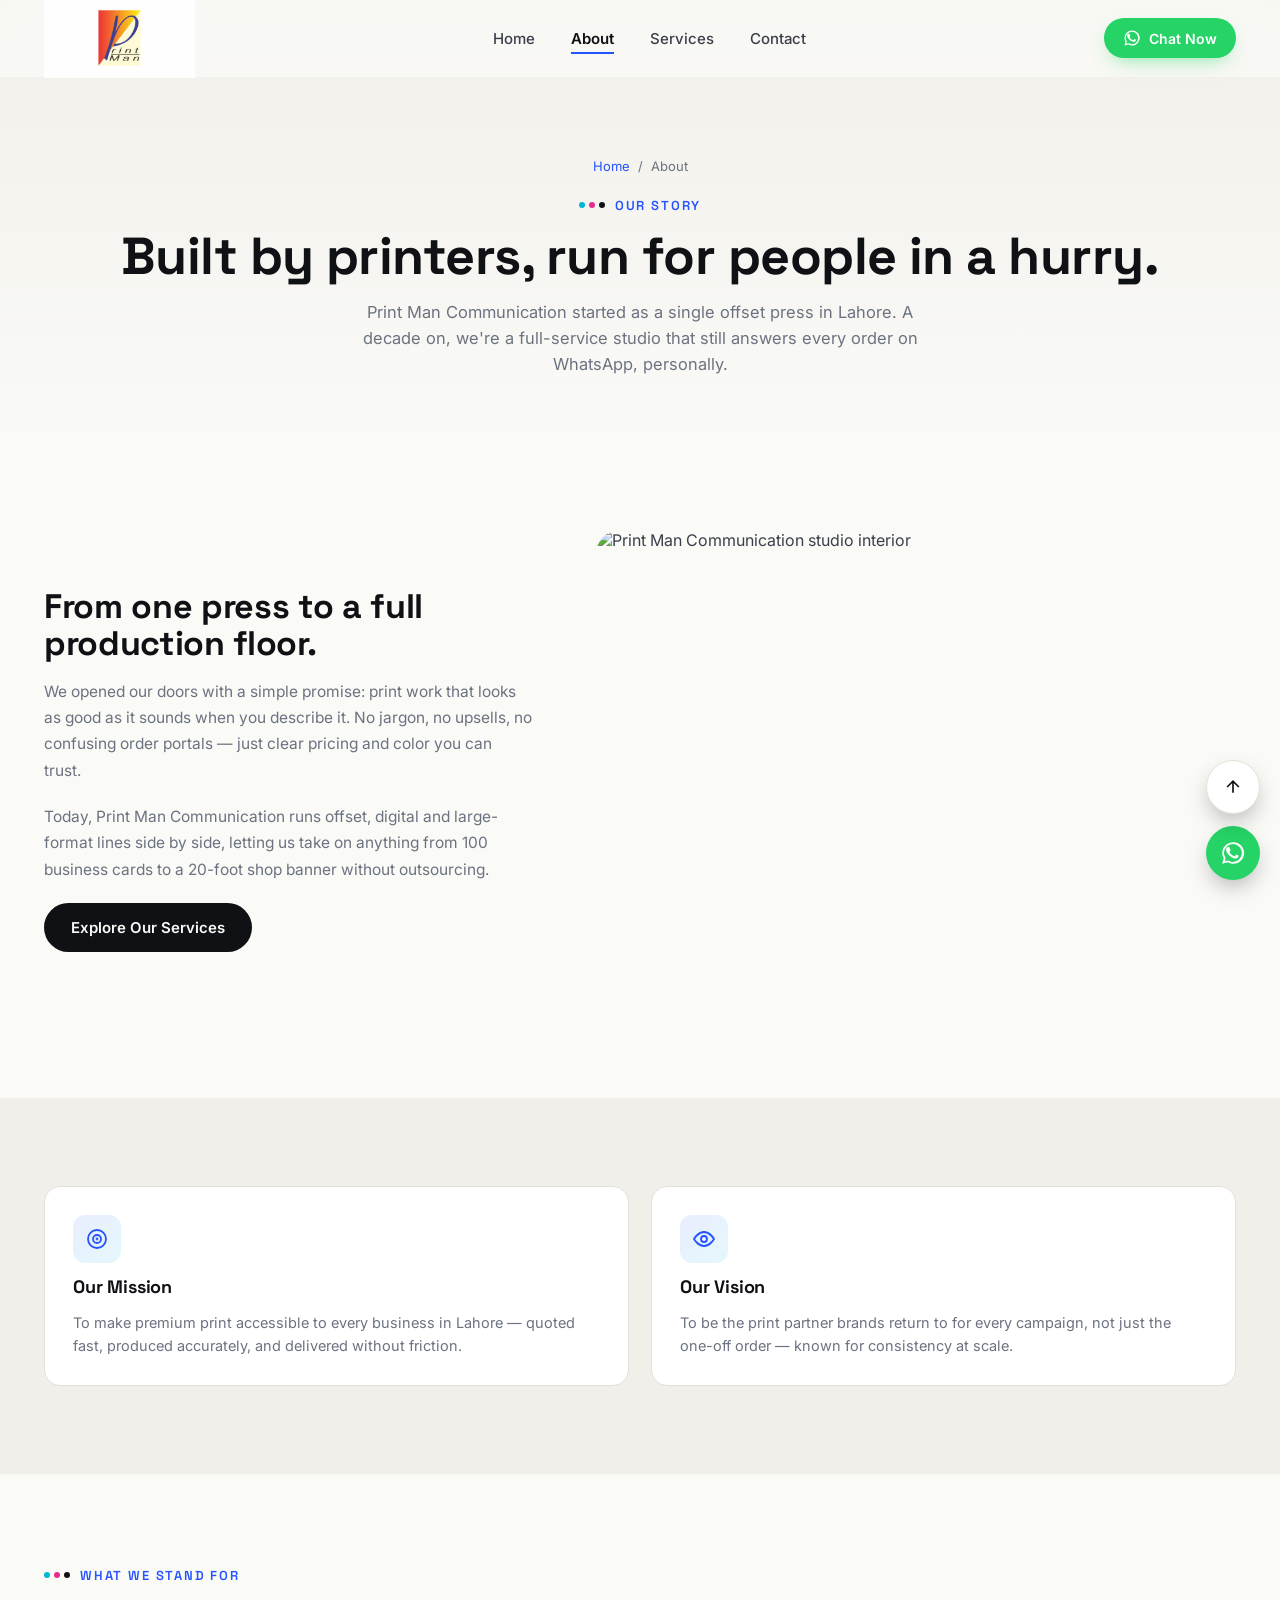
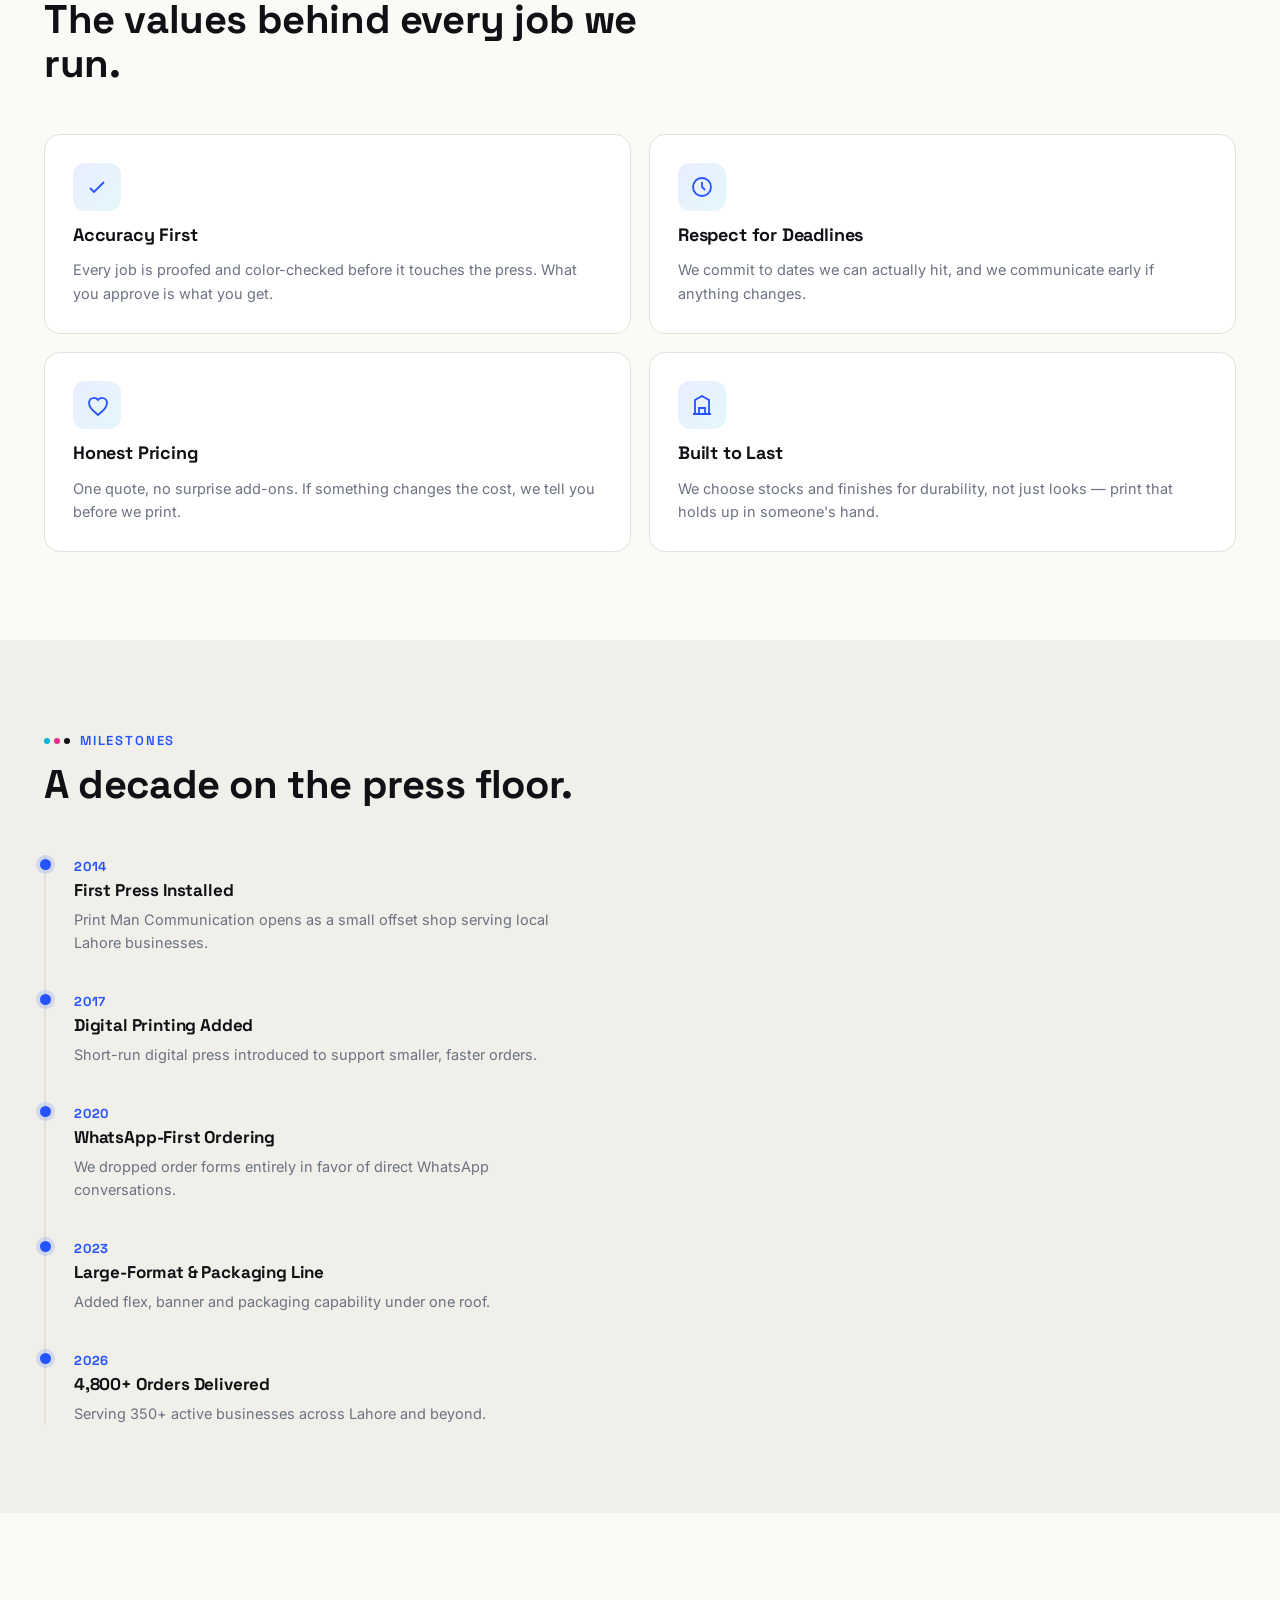
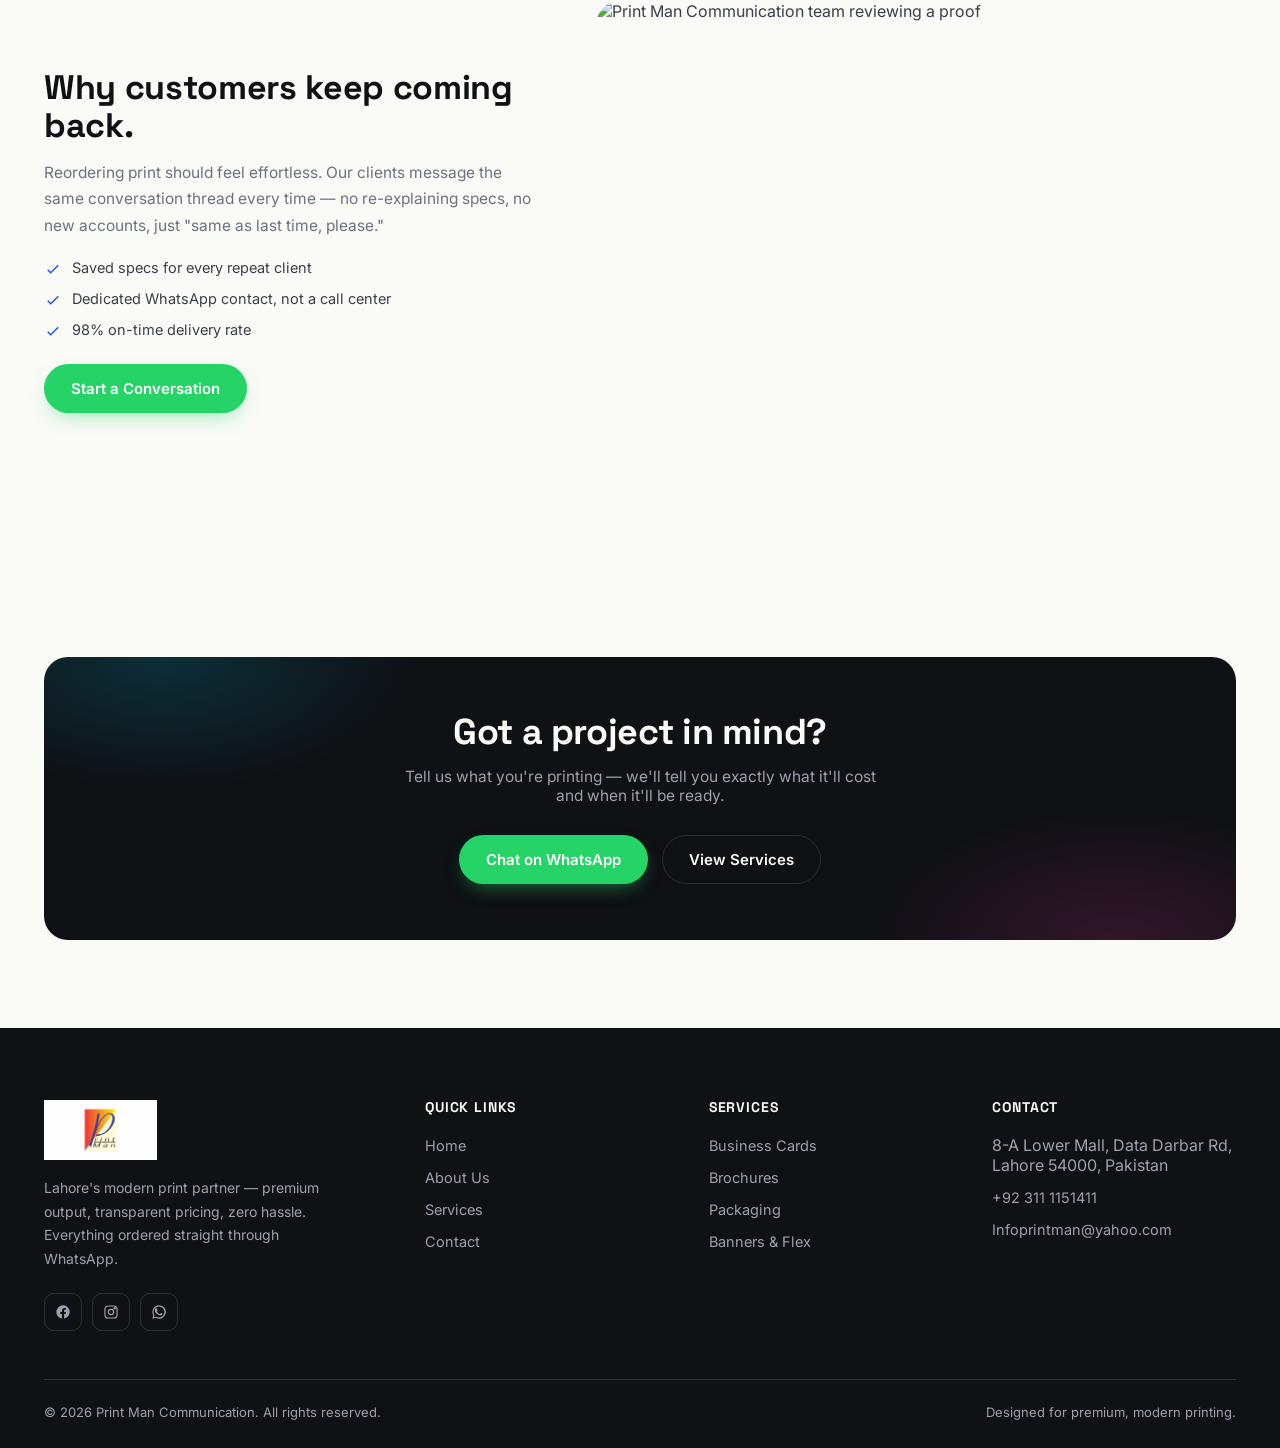
==== commit 76fa4d45: "Logo, address, email updates" ====
--- a/about.html
+++ b/about.html
@@ -3,23 +3,23 @@
 <head>
 <meta charset="UTF-8">
 <meta name="viewport" content="width=device-width, initial-scale=1.0">
-<title>About Print Man | Lahore's Premium Print Studio</title>
-<meta name="description" content="Learn about Print Man — our mission, values and the team behind Lahore's most reliable WhatsApp-first print shop.">
+<title>About Print Man Communication | Lahore's Premium Print Studio</title>
+<meta name="description" content="Learn about Print Man Communication — our mission, values and the team behind Lahore's most reliable WhatsApp-first print shop.">
 <meta name="robots" content="index, follow">
 <link rel="canonical" href="https://www.printman.pk/about.html">
 
 <meta property="og:type" content="website">
-<meta property="og:title" content="About Print Man">
+<meta property="og:title" content="About Print Man Communication">
 <meta property="og:description" content="The story, mission and values behind Lahore's modern print studio.">
-<meta property="og:image" content="images/og-cover.jpg">
+<meta property="og:image" content="images/logo.jpeg">
 <meta property="og:url" content="https://www.printman.pk/about.html">
-<meta property="og:site_name" content="Print Man">
+<meta property="og:site_name" content="Print Man Communication">
 
 <meta name="twitter:card" content="summary_large_image">
-<meta name="twitter:title" content="About Print Man">
+<meta name="twitter:title" content="About Print Man Communication">
 <meta name="twitter:description" content="The story, mission and values behind Lahore's modern print studio.">
 
-<link rel="icon" href="assets/favicon.svg" type="image/svg+xml">
+<link rel="icon" href="images/logo.jpeg" type="image/jpeg">
 
 <link rel="preconnect" href="https://fonts.googleapis.com">
 <link rel="preconnect" href="https://fonts.gstatic.com" crossorigin>
@@ -31,11 +31,11 @@
 </head>
 <body>
 
-<div class="loader" aria-hidden="true"><div class="loader-mark"></div></div>
+<div class="loader" aria-hidden="true"><div class="loader-ring"><img src="images/logo.jpeg" alt="" class="loader-logo"></div></div>
 
 <header class="navbar">
   <div class="container nav-inner">
-    <a href="index.html" class="logo"><span class="logo-mark">PM</span>Print Man</a>
+    <a href="index.html" class="logo" aria-label="Print Man Communication home"><img src="images/logo.jpeg" alt="Print Man Communication" class="logo-img"></a>
     <nav class="nav-links" aria-label="Primary">
       <a href="index.html">Home</a>
       <a href="about.html" class="active">About</a>
@@ -67,7 +67,7 @@
       <div class="breadcrumb"><a href="index.html">Home</a><span>/</span><span>About</span></div>
       <span class="eyebrow" style="justify-content:center;"><span class="dots"><span></span><span></span><span></span></span>Our Story</span>
       <h1>Built by printers, run for people in a hurry.</h1>
-      <p>Print Man started as a single offset press in Lahore. A decade on, we're a full-service studio that still answers every order on WhatsApp, personally.</p>
+      <p>Print Man Communication started as a single offset press in Lahore. A decade on, we're a full-service studio that still answers every order on WhatsApp, personally.</p>
     </div>
   </section>
 
@@ -77,11 +77,11 @@
       <div class="split-copy reveal-left">
         <h2>From one press to a full production floor.</h2>
         <p>We opened our doors with a simple promise: print work that looks as good as it sounds when you describe it. No jargon, no upsells, no confusing order portals — just clear pricing and color you can trust.</p>
-        <p>Today, Print Man runs offset, digital and large-format lines side by side, letting us take on anything from 100 business cards to a 20-foot shop banner without outsourcing.</p>
+        <p>Today, Print Man Communication runs offset, digital and large-format lines side by side, letting us take on anything from 100 business cards to a 20-foot shop banner without outsourcing.</p>
         <a class="btn btn-dark" href="services.html">Explore Our Services</a>
       </div>
       <div class="split-media reveal-right">
-        <img src="https://picsum.photos/seed/printman-about1/640/480" alt="Print Man studio interior" loading="lazy" width="640" height="480">
+        <img src="https://picsum.photos/seed/printman-about1/640/480" alt="Print Man Communication studio interior" loading="lazy" width="640" height="480">
       </div>
     </div>
   </section>
@@ -147,7 +147,7 @@
         <div class="timeline-item reveal">
           <span class="yr">2014</span>
           <h4>First Press Installed</h4>
-          <p>Print Man opens as a small offset shop serving local Lahore businesses.</p>
+          <p>Print Man Communication opens as a small offset shop serving local Lahore businesses.</p>
         </div>
         <div class="timeline-item reveal">
           <span class="yr">2017</span>
@@ -187,7 +187,7 @@
         <a class="btn btn-primary" href="https://wa.me/923111151411" target="_blank" rel="noopener">Start a Conversation</a>
       </div>
       <div class="split-media reveal-left">
-        <img src="https://picsum.photos/seed/printman-about2/640/480" alt="Print Man team reviewing a proof" loading="lazy" width="640" height="480">
+        <img src="https://picsum.photos/seed/printman-about2/640/480" alt="Print Man Communication team reviewing a proof" loading="lazy" width="640" height="480">
       </div>
     </div>
   </section>
@@ -212,7 +212,7 @@
   <div class="container">
     <div class="footer-grid">
       <div class="footer-brand">
-        <a href="index.html" class="logo"><span class="logo-mark">PM</span>Print Man</a>
+        <a href="index.html" class="logo" aria-label="Print Man Communication home"><img src="images/logo.jpeg" alt="Print Man Communication" class="logo-img"></a>
         <p>Lahore's modern print partner — premium output, transparent pricing, zero hassle. Everything ordered straight through WhatsApp.</p>
         <div class="social-row">
           <a href="#" aria-label="Facebook"><svg viewBox="0 0 24 24" fill="currentColor"><path d="M22 12a10 10 0 1 0-11.6 9.9v-7H7.9V12h2.5V9.8c0-2.5 1.5-3.9 3.8-3.9 1.1 0 2.2.2 2.2.2v2.4h-1.2c-1.2 0-1.6.8-1.6 1.6V12h2.8l-.4 2.9h-2.4v7A10 10 0 0 0 22 12z"/></svg></a>
@@ -241,14 +241,14 @@
       <div>
         <h4>Contact</h4>
         <ul>
-          <li>Sample Address, Lahore, Pakistan</li>
+          <li>8-A Lower Mall, Data Darbar Rd, Lahore 54000, Pakistan</li>
           <li><a href="tel:+923111151411">+92 311 1151411</a></li>
-          <li><a href="mailto:info@printman.pk">info@printman.pk</a></li>
+          <li><a href="mailto:Infoprintman@yahoo.com">Infoprintman@yahoo.com</a></li>
         </ul>
       </div>
     </div>
     <div class="footer-bottom">
-      <span>© <span data-year>2026</span> Print Man. All rights reserved.</span>
+      <span>© <span data-year>2026</span> Print Man Communication. All rights reserved.</span>
       <span>Designed for premium, modern printing.</span>
     </div>
   </div>
--- a/css/style.css
+++ b/css/style.css
@@ -1,5 +1,5 @@
 /* ===================================================================
-   PRINT MAN — Core Stylesheet
+   PRINT MAN COMMUNICATION — Core Stylesheet
    Design language: CMYK registration marks, press-ink palette,
    paper-warm neutrals. Built mobile-first, enhanced upward.
 =================================================================== */
@@ -130,13 +130,9 @@
   display:flex; align-items:center; justify-content:space-between;
   height:76px;
 }
-.logo{ display:flex; align-items:center; gap:10px; font-family:var(--font-display); font-weight:700; font-size:20px; color:var(--ink); }
-.logo-mark{
-  width:34px; height:34px; border-radius:9px;
-  background:conic-gradient(from 220deg, var(--cobalt), var(--magenta), var(--cyan), var(--cobalt));
-  display:flex; align-items:center; justify-content:center;
-  color:#fff; font-size:14px; font-weight:800;
-}
+.logo{ display:flex; align-items:center; flex-shrink:0; }
+.logo-img{ height:80px; width:auto; display:block; object-fit:contain; }
+.footer .logo-img{ height:60px; }
 .nav-links{ display:none; align-items:center; gap:36px; }
 .nav-links a{
   font-size:15px; font-weight:500; color:var(--slate);
@@ -364,7 +360,7 @@
 .footer{ background:var(--ink); color:#9CA1AD; padding:72px 0 28px; }
 .footer-grid{ display:grid; gap:40px; grid-template-columns:1fr; margin-bottom:48px; }
 .footer-brand p{ font-size:14px; line-height:1.7; max-width:280px; margin:16px 0 22px; }
-.footer .logo{ color:var(--paper); }
+.footer .logo{ display:flex; align-items:center; }
 .social-row{ display:flex; gap:10px; }
 .social-row a{ width:38px; height:38px; border-radius:10px; border:1px solid var(--line-dark); display:flex; align-items:center; justify-content:center; transition:background .25s,border-color .25s; }
 .social-row a:hover{ background:var(--cobalt); border-color:var(--cobalt); }
@@ -451,9 +447,7 @@
     var(--paper-dim);
   display:flex; align-items:center; justify-content:center;
 }
-.map-pin{ display:flex; flex-direction:column; align-items:center; gap:10px; color:var(--ink); }
-.map-pin svg{ width:40px; height:40px; color:var(--magenta); }
-.map-pin span{ font-size:13.5px; color:var(--slate-soft); }
+.map-placeholder iframe{ width:100%; height:100%; border:0; display:block; }
 
 .hours-table{ width:100%; border-collapse:collapse; }
 .hours-table tr{ border-bottom:1px solid var(--line); }
@@ -469,8 +463,23 @@
   transition:opacity .5s var(--ease), visibility .5s var(--ease);
 }
 .loader.hide{ opacity:0; visibility:hidden; }
-.loader-mark{ width:54px; height:54px; border-radius:14px; background:conic-gradient(from 220deg, var(--cobalt), var(--magenta), var(--cyan), var(--cobalt)); animation:spin 1.1s linear infinite; }
-@keyframes spin{ to{ transform:rotate(360deg); } }
+.loader-ring{
+  position:relative; width:92px; height:92px;
+  display:flex; align-items:center; justify-content:center;
+}
+.loader-ring::before{
+  content:""; position:absolute; inset:0; border-radius:50%;
+  border:3px solid rgba(255,255,255,.12);
+  border-top-color:var(--cyan);
+  border-right-color:var(--magenta);
+  animation:loaderSpin .85s linear infinite;
+}
+.loader-logo{
+  width:68px; height:68px; border-radius:50%;
+  object-fit:cover; display:block;
+  box-shadow:0 0 0 3px rgba(255,255,255,.08);
+}
+@keyframes loaderSpin{ to{ transform:rotate(360deg); } }
 
 /* ---- focus visibility ---- */
 a:focus-visible, button:focus-visible, input:focus-visible, textarea:focus-visible{
--- a/css/responsive.css
+++ b/css/responsive.css
@@ -1,5 +1,5 @@
 /* ===================================================================
-   PRINT MAN — Responsive Layer
+   PRINT MAN COMMUNICATION — Responsive Layer
    Base CSS is mobile-first; this file holds extra breakpoint tuning
    that doesn't belong inline in component blocks.
 =================================================================== */
--- a/css/animations.css
+++ b/css/animations.css
@@ -1,5 +1,5 @@
 /* ===================================================================
-   PRINT MAN — Animations
+   PRINT MAN COMMUNICATION — Animations
    Scroll reveal, fades, slides, scale-ins. All CSS-driven; JS only
    toggles a class when elements enter the viewport (see main.js).
 =================================================================== */
